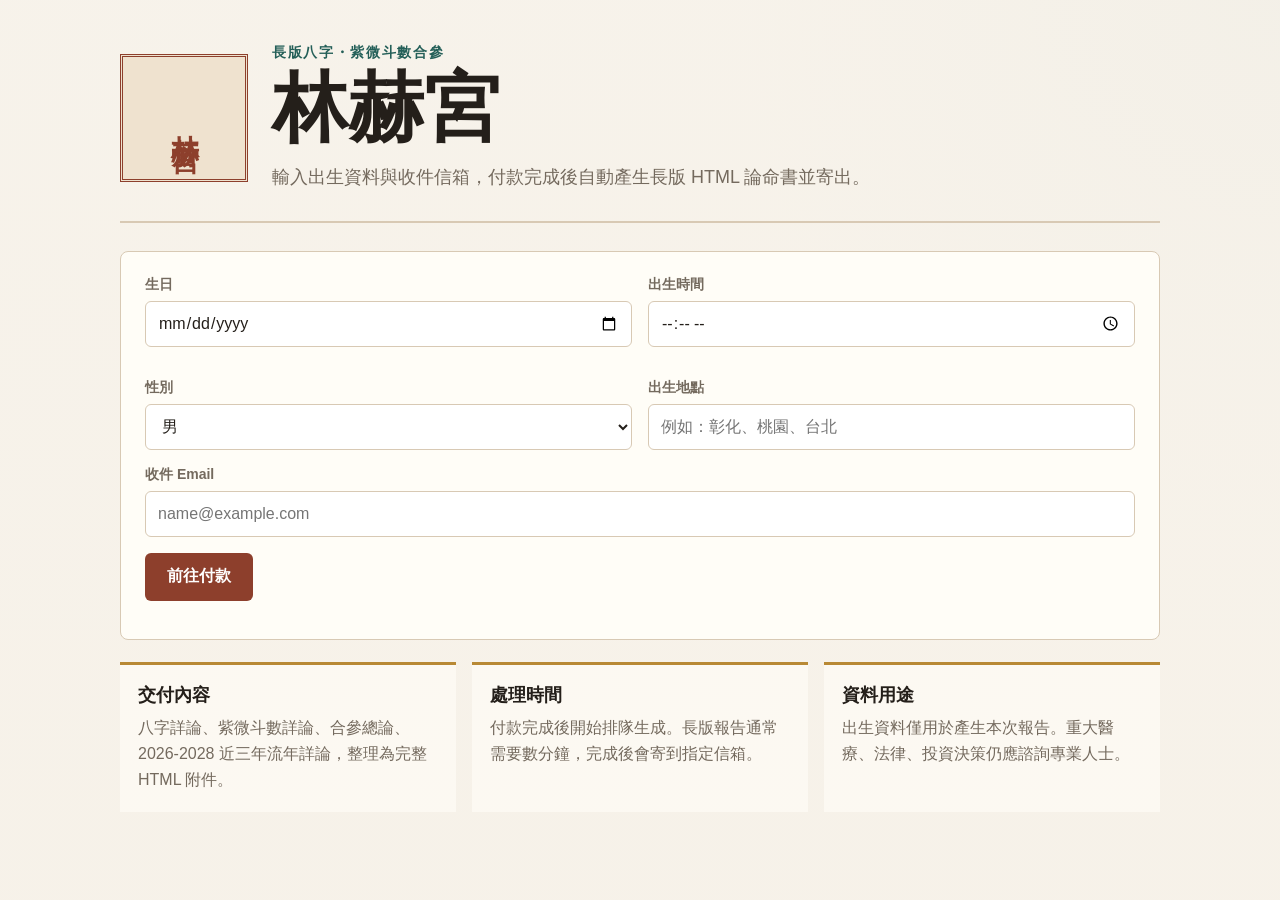
==== index.html @ c5a333c5 "Initial Linhe Palace preview" ====
<!doctype html>
<html lang="zh-Hant">
<head>
  <meta charset="utf-8">
  <meta name="viewport" content="width=device-width, initial-scale=1">
  <title>林赫宮</title>
  <link rel="stylesheet" href="/styles.css">
</head>
<body>
  <main class="shell">
    <section class="intro">
      <div class="seal" aria-hidden="true">林赫宮</div>
      <div>
        <p class="eyebrow">長版八字・紫微斗數合參</p>
        <h1>林赫宮</h1>
        <p class="lead">輸入出生資料與收件信箱，付款完成後自動產生長版 HTML 論命書並寄出。</p>
      </div>
    </section>

    <section class="panel">
      <form id="orderForm">
        <div class="grid">
          <label>
            <span>生日</span>
            <input name="date" type="date" required>
          </label>
          <label>
            <span>出生時間</span>
            <input name="time" type="time" required>
          </label>
          <label>
            <span>性別</span>
            <select name="gender" required>
              <option value="男">男</option>
              <option value="女">女</option>
            </select>
          </label>
          <label>
            <span>出生地點</span>
            <input name="location" placeholder="例如：彰化、桃園、台北" required>
          </label>
        </div>

        <label>
          <span>收件 Email</span>
          <input name="email" type="email" placeholder="name@example.com" required>
        </label>

        <button id="submitButton" type="submit">前往付款</button>
        <p id="message" class="message" role="status"></p>
      </form>
    </section>

    <section class="details">
      <div>
        <h2>交付內容</h2>
        <p>八字詳論、紫微斗數詳論、合參總論、2026-2028 近三年流年詳論，整理為完整 HTML 附件。</p>
      </div>
      <div>
        <h2>處理時間</h2>
        <p>付款完成後開始排隊生成。長版報告通常需要數分鐘，完成後會寄到指定信箱。</p>
      </div>
      <div>
        <h2>資料用途</h2>
        <p>出生資料僅用於產生本次報告。重大醫療、法律、投資決策仍應諮詢專業人士。</p>
      </div>
    </section>
  </main>
  <script src="/app.js"></script>
</body>
</html>
---- styles.css ----
:root {
  --bg: #f6f1e8;
  --paper: #fffdf7;
  --ink: #241f1a;
  --muted: #746a5e;
  --line: #d8c9b4;
  --accent: #8d3f2c;
  --green: #245f58;
  --gold: #b88935;
}

* {
  box-sizing: border-box;
}

body {
  margin: 0;
  min-height: 100vh;
  background:
    linear-gradient(rgba(246, 241, 232, .9), rgba(246, 241, 232, .96)),
    radial-gradient(circle at top right, rgba(36, 95, 88, .16), transparent 34rem);
  color: var(--ink);
  font-family: -apple-system, BlinkMacSystemFont, "Segoe UI", "Noto Sans TC", "PingFang TC", "Microsoft JhengHei", sans-serif;
}

.shell {
  width: min(1040px, calc(100% - 32px));
  margin: 0 auto;
  padding: 44px 0 60px;
}

.shell.narrow {
  width: min(760px, calc(100% - 32px));
}

.intro {
  display: grid;
  grid-template-columns: 128px 1fr;
  gap: 24px;
  align-items: center;
  padding-bottom: 28px;
  border-bottom: 2px solid var(--line);
}

.seal {
  width: 128px;
  aspect-ratio: 1;
  display: grid;
  place-items: center;
  border: 3px double var(--accent);
  background: #efe2cf;
  color: var(--accent);
  font-size: 28px;
  font-weight: 900;
  writing-mode: vertical-rl;
  letter-spacing: .16em;
}

.eyebrow {
  margin: 0 0 8px;
  color: var(--green);
  font-size: 14px;
  font-weight: 800;
  letter-spacing: .12em;
}

h1 {
  margin: 0;
  font-size: clamp(42px, 7vw, 76px);
  line-height: 1;
  letter-spacing: 0;
}

.lead {
  max-width: 720px;
  margin: 16px 0 0;
  color: var(--muted);
  font-size: 18px;
  line-height: 1.7;
}

.panel {
  margin-top: 28px;
  padding: 24px;
  border: 1px solid var(--line);
  border-radius: 8px;
  background: var(--paper);
}

.grid {
  display: grid;
  grid-template-columns: repeat(2, minmax(0, 1fr));
  gap: 16px;
}

label {
  display: block;
  margin-bottom: 16px;
}

label span {
  display: block;
  margin-bottom: 7px;
  color: var(--muted);
  font-size: 14px;
  font-weight: 700;
}

input,
select {
  width: 100%;
  min-height: 46px;
  padding: 10px 12px;
  border: 1px solid var(--line);
  border-radius: 6px;
  background: #fff;
  color: var(--ink);
  font: inherit;
}

button {
  min-height: 48px;
  padding: 0 22px;
  border: 0;
  border-radius: 6px;
  background: var(--accent);
  color: #fff;
  font: inherit;
  font-weight: 800;
  cursor: pointer;
}

button:disabled {
  cursor: not-allowed;
  opacity: .62;
}

.message,
.statusText {
  margin: 14px 0 0;
  color: var(--muted);
  line-height: 1.6;
}

.details {
  display: grid;
  grid-template-columns: repeat(3, minmax(0, 1fr));
  gap: 16px;
  margin-top: 22px;
}

.details div {
  padding: 18px;
  border-top: 3px solid var(--gold);
  background: rgba(255, 253, 247, .68);
}

.details h2 {
  margin: 0 0 8px;
  font-size: 18px;
}

.details p {
  margin: 0;
  color: var(--muted);
  line-height: 1.65;
}

@media (max-width: 720px) {
  .intro,
  .grid,
  .details {
    grid-template-columns: 1fr;
  }

  .seal {
    width: 92px;
    font-size: 22px;
  }
}
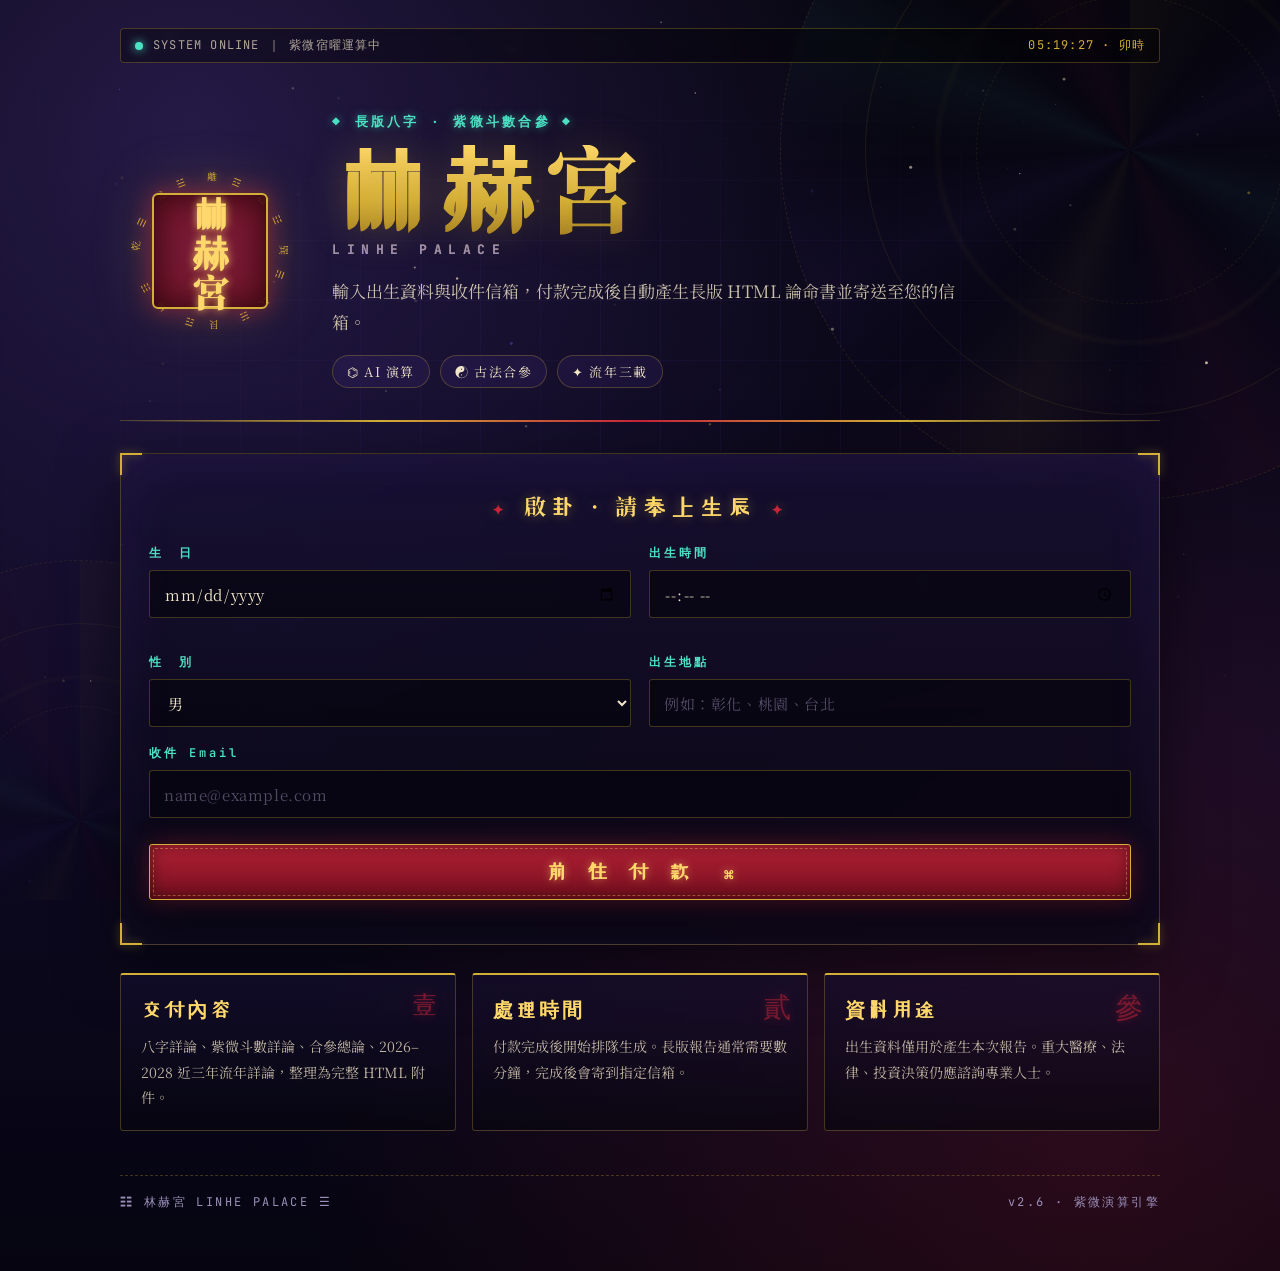
==== commit 33e0366c: "Apply tech temple UI redesign" ====
--- a/index.html
+++ b/index.html
@@ -3,25 +3,66 @@
 <head>
   <meta charset="utf-8">
   <meta name="viewport" content="width=device-width, initial-scale=1">
-  <title>林赫宮</title>
-  <link rel="stylesheet" href="/styles.css">
+  <title>林赫宮 · 命理數據殿</title>
+  <link rel="preconnect" href="https://fonts.googleapis.com">
+  <link rel="preconnect" href="https://fonts.gstatic.com" crossorigin>
+  <link href="https://fonts.googleapis.com/css2?family=Noto+Serif+TC:wght@500;700;900&family=ZCOOL+XiaoWei&family=JetBrains+Mono:wght@400;600&display=swap" rel="stylesheet">
+  <link rel="stylesheet" href="styles.css">
 </head>
 <body>
+  <!-- 背景：星空 + 符文 + 掃描線 -->
+  <div class="cosmos" aria-hidden="true">
+    <canvas id="starfield"></canvas>
+    <div class="bagua"></div>
+    <div class="bagua bagua--small"></div>
+    <div class="scanline"></div>
+    <div class="grid-overlay"></div>
+  </div>
+
   <main class="shell">
+    <!-- 頂部小燈籠般的狀態列 -->
+    <div class="status-bar" aria-hidden="true">
+      <span class="dot"></span>
+      <span class="status-text">SYSTEM ONLINE ｜ 紫微宿曜運算中</span>
+      <span class="status-time" id="statusTime">--:--:--</span>
+    </div>
+
     <section class="intro">
-      <div class="seal" aria-hidden="true">林赫宮</div>
+      <div class="seal" aria-hidden="true">
+        <div class="seal-inner">
+          <span>林</span><span>赫</span><span>宮</span>
+        </div>
+        <svg class="seal-ring" viewBox="0 0 200 200">
+          <defs>
+            <path id="circlePath" d="M100,100 m-78,0 a78,78 0 1,1 156,0 a78,78 0 1,1 -156,0"/>
+          </defs>
+          <text font-size="11" fill="currentColor" letter-spacing="6">
+            <textPath href="#circlePath">乾 ☰　兌 ☱　離 ☲　震 ☳　巽 ☴　坎 ☵　艮 ☶　坤 ☷　</textPath>
+          </text>
+        </svg>
+      </div>
       <div>
-        <p class="eyebrow">長版八字・紫微斗數合參</p>
-        <h1>林赫宮</h1>
-        <p class="lead">輸入出生資料與收件信箱，付款完成後自動產生長版 HTML 論命書並寄出。</p>
+        <p class="eyebrow">◆ 長版八字 · 紫微斗數合參 ◆</p>
+        <h1>林赫宮<span class="h1-sub">LINHE PALACE</span></h1>
+        <p class="lead">輸入出生資料與收件信箱，付款完成後自動產生長版 HTML 論命書並寄送至您的信箱。</p>
+        <div class="ribbons">
+          <span class="ribbon">⌬ AI 演算</span>
+          <span class="ribbon">☯ 古法合參</span>
+          <span class="ribbon">✦ 流年三載</span>
+        </div>
       </div>
     </section>
 
     <section class="panel">
+      <div class="panel-deco" aria-hidden="true">
+        <span class="corner tl"></span><span class="corner tr"></span>
+        <span class="corner bl"></span><span class="corner br"></span>
+      </div>
+      <h2 class="panel-title">啟卦 · 請奉上生辰</h2>
       <form id="orderForm">
         <div class="grid">
           <label>
-            <span>生日</span>
+            <span>生　日</span>
             <input name="date" type="date" required>
           </label>
           <label>
@@ -29,7 +70,7 @@
             <input name="time" type="time" required>
           </label>
           <label>
-            <span>性別</span>
+            <span>性　別</span>
             <select name="gender" required>
               <option value="男">男</option>
               <option value="女">女</option>
@@ -46,26 +87,38 @@
           <input name="email" type="email" placeholder="name@example.com" required>
         </label>
 
-        <button id="submitButton" type="submit">前往付款</button>
+        <button id="submitButton" type="submit">
+          <span class="btn-text">前 往 付 款</span>
+          <span class="btn-glyph">⌘</span>
+        </button>
         <p id="message" class="message" role="status"></p>
       </form>
     </section>
 
     <section class="details">
       <div>
+        <span class="card-num">壹</span>
         <h2>交付內容</h2>
-        <p>八字詳論、紫微斗數詳論、合參總論、2026-2028 近三年流年詳論，整理為完整 HTML 附件。</p>
+        <p>八字詳論、紫微斗數詳論、合參總論、2026–2028 近三年流年詳論，整理為完整 HTML 附件。</p>
       </div>
       <div>
+        <span class="card-num">貳</span>
         <h2>處理時間</h2>
         <p>付款完成後開始排隊生成。長版報告通常需要數分鐘，完成後會寄到指定信箱。</p>
       </div>
       <div>
+        <span class="card-num">參</span>
         <h2>資料用途</h2>
         <p>出生資料僅用於產生本次報告。重大醫療、法律、投資決策仍應諮詢專業人士。</p>
       </div>
     </section>
+
+    <footer class="foot">
+      <span>☷ 林赫宮 LINHE PALACE ☰</span>
+      <span>v2.6 · 紫微演算引擎</span>
+    </footer>
   </main>
-  <script src="/app.js"></script>
+
+  <script src="app.js"></script>
 </body>
 </html>
--- a/styles.css
+++ b/styles.css
@@ -1,180 +1,485 @@
+/* ============================================================
+   林赫宮 · 科技算命宮廟 重設計版
+   風格：深邃星空 × 朱金宮廟 × 賽博終端
+   ============================================================ */
+
 :root {
-  --bg: #f6f1e8;
-  --paper: #fffdf7;
-  --ink: #241f1a;
-  --muted: #746a5e;
-  --line: #d8c9b4;
-  --accent: #8d3f2c;
-  --green: #245f58;
-  --gold: #b88935;
-}
-
-* {
-  box-sizing: border-box;
-}
+  --bg-deep:   #07060f;
+  --bg-mid:    #0e0a23;
+  --bg-soft:   #181134;
+  --ink:       #f1e6c8;
+  --muted:     #9b8fb8;
+  --line:      rgba(212, 175, 55, .28);
+  --gold:      #d4af37;
+  --gold-hot:  #ffd86b;
+  --vermilion: #c8243a;    /* 朱砂紅 */
+  --jade:      #4be2c4;    /* 螢光青／科技 */
+  --violet:    #8a5cff;    /* 紫微 */
+  --shadow-gold: 0 0 18px rgba(212, 175, 55, .45);
+  --shadow-jade: 0 0 22px rgba(75, 226, 196, .35);
+}
+
+* { box-sizing: border-box; }
+
+html, body { margin: 0; padding: 0; }
 
 body {
-  margin: 0;
   min-height: 100vh;
   background:
-    linear-gradient(rgba(246, 241, 232, .9), rgba(246, 241, 232, .96)),
-    radial-gradient(circle at top right, rgba(36, 95, 88, .16), transparent 34rem);
+    radial-gradient(circle at 15% 10%, rgba(138, 92, 255, .22), transparent 45%),
+    radial-gradient(circle at 85% 90%, rgba(200, 36, 58, .18), transparent 50%),
+    linear-gradient(180deg, var(--bg-deep) 0%, var(--bg-mid) 60%, #050410 100%);
   color: var(--ink);
-  font-family: -apple-system, BlinkMacSystemFont, "Segoe UI", "Noto Sans TC", "PingFang TC", "Microsoft JhengHei", sans-serif;
-}
-
+  font-family: "Noto Serif TC", "PingFang TC", "Microsoft JhengHei", serif;
+  overflow-x: hidden;
+  position: relative;
+}
+
+/* ===== 背景宇宙層 ===== */
+.cosmos {
+  position: fixed; inset: 0;
+  z-index: 0;
+  pointer-events: none;
+  overflow: hidden;
+}
+
+#starfield {
+  position: absolute; inset: 0;
+  width: 100%; height: 100%;
+}
+
+/* 旋轉的八卦／星盤 */
+.bagua {
+  position: absolute;
+  top: -200px; right: -200px;
+  width: 700px; height: 700px;
+  border-radius: 50%;
+  border: 1px dashed rgba(212, 175, 55, .25);
+  background:
+    radial-gradient(circle, transparent 38%, rgba(212,175,55,.06) 39%, transparent 40%),
+    conic-gradient(from 0deg,
+      rgba(212,175,55,.08), transparent 12%,
+      rgba(138,92,255,.08), transparent 25%,
+      rgba(75,226,196,.08), transparent 37%,
+      rgba(200,36,58,.08), transparent 50%,
+      rgba(212,175,55,.08), transparent 62%,
+      rgba(138,92,255,.08), transparent 75%,
+      rgba(75,226,196,.08), transparent 87%,
+      rgba(200,36,58,.08), transparent 100%);
+  animation: spin 80s linear infinite;
+  opacity: .55;
+}
+.bagua::before, .bagua::after {
+  content: ""; position: absolute; inset: 12%;
+  border-radius: 50%;
+  border: 1px solid rgba(212, 175, 55, .18);
+}
+.bagua::after { inset: 28%; border-style: dashed; }
+
+.bagua--small {
+  top: auto; right: auto;
+  bottom: -180px; left: -180px;
+  width: 520px; height: 520px;
+  animation: spin 120s linear infinite reverse;
+  opacity: .4;
+}
+
+@keyframes spin {
+  to { transform: rotate(360deg); }
+}
+
+/* 掃描線 */
+.scanline {
+  position: absolute; left: 0; right: 0; top: 0;
+  height: 100%;
+  background: linear-gradient(180deg,
+    transparent 0%, transparent 48%,
+    rgba(75, 226, 196, .06) 50%,
+    transparent 52%, transparent 100%);
+  background-size: 100% 8px;
+  animation: scan 12s linear infinite;
+  mix-blend-mode: screen;
+  opacity: .6;
+}
+@keyframes scan {
+  from { background-position: 0 0; }
+  to   { background-position: 0 800px; }
+}
+
+/* 終端格線 */
+.grid-overlay {
+  position: absolute; inset: 0;
+  background-image:
+    linear-gradient(rgba(138, 92, 255, .05) 1px, transparent 1px),
+    linear-gradient(90deg, rgba(138, 92, 255, .05) 1px, transparent 1px);
+  background-size: 60px 60px;
+  mask-image: radial-gradient(ellipse at center, black 30%, transparent 75%);
+}
+
+/* ===== 主容器 ===== */
 .shell {
+  position: relative;
+  z-index: 1;
   width: min(1040px, calc(100% - 32px));
   margin: 0 auto;
-  padding: 44px 0 60px;
-}
-
-.shell.narrow {
-  width: min(760px, calc(100% - 32px));
-}
-
+  padding: 28px 0 60px;
+}
+
+/* ===== 狀態列 ===== */
+.status-bar {
+  display: flex; align-items: center; gap: 10px;
+  padding: 8px 14px;
+  border: 1px solid var(--line);
+  border-radius: 4px;
+  background: rgba(0, 0, 0, .35);
+  backdrop-filter: blur(4px);
+  font-family: "JetBrains Mono", monospace;
+  font-size: 12px;
+  color: var(--jade);
+  letter-spacing: .1em;
+  margin-bottom: 28px;
+}
+.dot {
+  width: 8px; height: 8px; border-radius: 50%;
+  background: var(--jade);
+  box-shadow: 0 0 10px var(--jade);
+  animation: pulse 1.6s ease-in-out infinite;
+}
+@keyframes pulse {
+  0%,100% { opacity: 1; transform: scale(1); }
+  50%     { opacity: .5; transform: scale(.85); }
+}
+.status-text { flex: 1; color: rgba(241,230,200,.7); }
+.status-time { color: var(--gold); }
+
+/* ===== Intro ===== */
 .intro {
   display: grid;
-  grid-template-columns: 128px 1fr;
-  gap: 24px;
+  grid-template-columns: 180px 1fr;
+  gap: 32px;
   align-items: center;
-  padding-bottom: 28px;
-  border-bottom: 2px solid var(--line);
-}
-
+  padding: 22px 0 32px;
+  border-bottom: 1px solid var(--line);
+  position: relative;
+}
+.intro::after {
+  content: "";
+  position: absolute; left: 0; right: 0; bottom: -2px;
+  height: 2px;
+  background: linear-gradient(90deg,
+    transparent, var(--gold), var(--vermilion), var(--gold), transparent);
+  filter: blur(.5px);
+}
+
+/* 印章 / 法印 */
 .seal {
-  width: 128px;
-  aspect-ratio: 1;
-  display: grid;
-  place-items: center;
-  border: 3px double var(--accent);
-  background: #efe2cf;
-  color: var(--accent);
-  font-size: 28px;
+  position: relative;
+  width: 180px; height: 180px;
+  display: grid; place-items: center;
+  color: var(--gold);
+}
+.seal-inner {
+  width: 116px; height: 116px;
+  display: grid; place-items: center;
+  border: 2px solid var(--gold);
+  border-radius: 6px;
+  background:
+    radial-gradient(circle at center, rgba(200,36,58,.55), rgba(120,15,30,.85));
+  box-shadow:
+    inset 0 0 30px rgba(0,0,0,.6),
+    0 0 24px rgba(200, 36, 58, .55),
+    0 0 60px rgba(212, 175, 55, .25);
+  font-family: "ZCOOL XiaoWei", "Noto Serif TC", serif;
+  color: var(--gold-hot);
+  font-size: 38px;
   font-weight: 900;
-  writing-mode: vertical-rl;
-  letter-spacing: .16em;
-}
-
+  text-shadow: 0 0 8px rgba(255, 216, 107, .8);
+  position: relative;
+  z-index: 2;
+}
+.seal-inner span {
+  display: block;
+  line-height: 1.05;
+  letter-spacing: -.04em;
+}
+.seal-ring {
+  position: absolute; inset: 0;
+  width: 100%; height: 100%;
+  color: var(--gold);
+  animation: spin 40s linear infinite;
+  filter: drop-shadow(0 0 6px rgba(212,175,55,.4));
+}
+
+/* ===== 標題 ===== */
 .eyebrow {
-  margin: 0 0 8px;
-  color: var(--green);
-  font-size: 14px;
-  font-weight: 800;
-  letter-spacing: .12em;
-}
-
+  margin: 0 0 14px;
+  color: var(--jade);
+  font-family: "JetBrains Mono", monospace;
+  font-size: 13px;
+  font-weight: 600;
+  letter-spacing: .25em;
+  text-shadow: 0 0 8px rgba(75,226,196,.5);
+}
 h1 {
   margin: 0;
-  font-size: clamp(42px, 7vw, 76px);
-  line-height: 1;
-  letter-spacing: 0;
-}
-
+  font-family: "ZCOOL XiaoWei", "Noto Serif TC", serif;
+  font-size: clamp(54px, 9vw, 96px);
+  line-height: .95;
+  letter-spacing: .08em;
+  background: linear-gradient(180deg, var(--gold-hot) 0%, var(--gold) 50%, #8a6418 100%);
+  -webkit-background-clip: text;
+  background-clip: text;
+  color: transparent;
+  text-shadow: 0 0 40px rgba(212, 175, 55, .25);
+  position: relative;
+}
+.h1-sub {
+  display: block;
+  font-family: "JetBrains Mono", monospace;
+  font-size: 13px;
+  letter-spacing: .5em;
+  color: var(--muted);
+  background: none;
+  -webkit-text-fill-color: var(--muted);
+  margin-top: 8px;
+  text-shadow: none;
+}
 .lead {
-  max-width: 720px;
-  margin: 16px 0 0;
-  color: var(--muted);
-  font-size: 18px;
-  line-height: 1.7;
-}
-
+  max-width: 640px;
+  margin: 18px 0 18px;
+  color: rgba(241,230,200,.82);
+  font-size: 17px;
+  line-height: 1.85;
+}
+.ribbons { display: flex; flex-wrap: wrap; gap: 10px; }
+.ribbon {
+  padding: 6px 14px;
+  border: 1px solid var(--line);
+  border-radius: 999px;
+  background: rgba(138, 92, 255, .08);
+  color: var(--ink);
+  font-size: 13px;
+  letter-spacing: .12em;
+  backdrop-filter: blur(4px);
+}
+
+/* ===== 面板 ===== */
 .panel {
-  margin-top: 28px;
-  padding: 24px;
+  position: relative;
+  margin-top: 32px;
+  padding: 36px 28px 28px;
   border: 1px solid var(--line);
-  border-radius: 8px;
-  background: var(--paper);
-}
-
+  border-radius: 4px;
+  background:
+    linear-gradient(180deg, rgba(24, 17, 52, .75), rgba(7, 6, 15, .85));
+  backdrop-filter: blur(8px);
+  box-shadow:
+    inset 0 0 60px rgba(138, 92, 255, .08),
+    0 20px 60px rgba(0,0,0,.5);
+}
+.panel-deco { position: absolute; inset: 0; pointer-events: none; }
+.corner {
+  position: absolute;
+  width: 22px; height: 22px;
+  border: 2px solid var(--gold);
+  filter: drop-shadow(0 0 4px rgba(212,175,55,.6));
+}
+.corner.tl { top: -1px; left: -1px;     border-right: 0; border-bottom: 0; }
+.corner.tr { top: -1px; right: -1px;    border-left:  0; border-bottom: 0; }
+.corner.bl { bottom: -1px; left: -1px;  border-right: 0; border-top: 0; }
+.corner.br { bottom: -1px; right: -1px; border-left:  0; border-top: 0; }
+
+.panel-title {
+  margin: 0 0 24px;
+  font-family: "ZCOOL XiaoWei", "Noto Serif TC", serif;
+  color: var(--gold-hot);
+  font-size: 22px;
+  letter-spacing: .25em;
+  text-align: center;
+  text-shadow: 0 0 12px rgba(212,175,55,.4);
+}
+.panel-title::before, .panel-title::after {
+  content: "✦";
+  color: var(--vermilion);
+  margin: 0 14px;
+  font-size: 14px;
+  vertical-align: middle;
+}
+
+/* ===== 表單 ===== */
 .grid {
   display: grid;
   grid-template-columns: repeat(2, minmax(0, 1fr));
-  gap: 16px;
-}
-
-label {
-  display: block;
-  margin-bottom: 16px;
-}
-
+  gap: 18px;
+}
+label { display: block; margin-bottom: 18px; }
 label span {
   display: block;
-  margin-bottom: 7px;
-  color: var(--muted);
-  font-size: 14px;
-  font-weight: 700;
-}
-
-input,
-select {
+  margin-bottom: 8px;
+  color: var(--jade);
+  font-family: "JetBrains Mono", monospace;
+  font-size: 12px;
+  font-weight: 600;
+  letter-spacing: .25em;
+}
+input, select {
   width: 100%;
-  min-height: 46px;
-  padding: 10px 12px;
+  min-height: 48px;
+  padding: 10px 14px;
   border: 1px solid var(--line);
-  border-radius: 6px;
-  background: #fff;
+  border-radius: 3px;
+  background: rgba(7, 6, 15, .65);
   color: var(--ink);
   font: inherit;
-}
-
+  font-size: 15px;
+  letter-spacing: .04em;
+  transition: all .25s ease;
+}
+input::placeholder { color: rgba(155,143,184,.5); }
+input:focus, select:focus {
+  outline: none;
+  border-color: var(--gold);
+  background: rgba(15, 11, 35, .9);
+  box-shadow: 0 0 0 1px var(--gold), 0 0 18px rgba(212,175,55,.25);
+}
+select option { background: var(--bg-mid); color: var(--ink); }
+
+/* 按鈕：朱紅金邊 + 光暈 */
 button {
-  min-height: 48px;
-  padding: 0 22px;
-  border: 0;
-  border-radius: 6px;
-  background: var(--accent);
-  color: #fff;
-  font: inherit;
-  font-weight: 800;
+  position: relative;
+  width: 100%;
+  min-height: 56px;
+  margin-top: 8px;
+  padding: 0 24px;
+  border: 1px solid var(--gold);
+  border-radius: 3px;
+  background:
+    linear-gradient(180deg, rgba(200, 36, 58, .9), rgba(120, 15, 30, .95));
+  color: var(--gold-hot);
+  font-family: "ZCOOL XiaoWei", serif;
+  font-size: 20px;
+  font-weight: 700;
+  letter-spacing: .4em;
   cursor: pointer;
-}
-
-button:disabled {
-  cursor: not-allowed;
-  opacity: .62;
-}
-
-.message,
-.statusText {
-  margin: 14px 0 0;
+  overflow: hidden;
+  transition: all .3s ease;
+  text-shadow: 0 0 8px rgba(255,216,107,.5);
+  box-shadow:
+    inset 0 0 18px rgba(0,0,0,.5),
+    0 0 24px rgba(200, 36, 58, .35);
+}
+button::before {
+  content: "";
+  position: absolute; inset: 3px;
+  border: 1px dashed rgba(255, 216, 107, .35);
+  border-radius: 2px;
+  pointer-events: none;
+}
+button:hover:not(:disabled) {
+  transform: translateY(-2px);
+  box-shadow:
+    inset 0 0 18px rgba(0,0,0,.4),
+    0 0 36px rgba(212, 175, 55, .6),
+    0 0 60px rgba(200, 36, 58, .4);
+}
+button:hover:not(:disabled) .btn-glyph { transform: rotate(180deg); }
+button:disabled { cursor: not-allowed; opacity: .55; }
+.btn-glyph {
+  display: inline-block;
+  margin-left: 14px;
+  font-family: "JetBrains Mono", monospace;
+  font-size: 16px;
+  color: var(--gold-hot);
+  transition: transform .6s ease;
+  letter-spacing: 0;
+}
+
+.message, .statusText {
+  margin: 16px 0 0;
   color: var(--muted);
-  line-height: 1.6;
-}
-
+  font-family: "JetBrains Mono", monospace;
+  font-size: 13px;
+  line-height: 1.7;
+  letter-spacing: .05em;
+  text-align: center;
+}
+
+/* ===== 三宮卡 ===== */
 .details {
   display: grid;
   grid-template-columns: repeat(3, minmax(0, 1fr));
   gap: 16px;
-  margin-top: 22px;
-}
-
-.details div {
-  padding: 18px;
-  border-top: 3px solid var(--gold);
-  background: rgba(255, 253, 247, .68);
-}
-
+  margin-top: 28px;
+}
+.details > div {
+  position: relative;
+  padding: 22px 20px 20px;
+  border: 1px solid var(--line);
+  border-top: 2px solid var(--gold);
+  border-radius: 3px;
+  background: linear-gradient(180deg, rgba(24, 17, 52, .55), rgba(7, 6, 15, .7));
+  backdrop-filter: blur(6px);
+  transition: all .35s ease;
+}
+.details > div::before {
+  content: "";
+  position: absolute; left: -1px; right: -1px; top: -2px;
+  height: 2px;
+  background: linear-gradient(90deg, transparent, var(--gold), transparent);
+  opacity: 0;
+  transition: opacity .35s ease;
+}
+.details > div:hover {
+  transform: translateY(-4px);
+  border-color: var(--gold);
+  box-shadow: 0 12px 32px rgba(0,0,0,.55), 0 0 24px rgba(212,175,55,.25);
+}
+.details > div:hover::before { opacity: 1; }
+
+.card-num {
+  position: absolute;
+  top: 14px; right: 16px;
+  font-family: "ZCOOL XiaoWei", serif;
+  font-size: 28px;
+  color: var(--vermilion);
+  opacity: .55;
+  text-shadow: 0 0 10px rgba(200,36,58,.6);
+}
 .details h2 {
-  margin: 0 0 8px;
-  font-size: 18px;
-}
-
+  margin: 0 0 10px;
+  font-family: "ZCOOL XiaoWei", serif;
+  font-size: 20px;
+  color: var(--gold-hot);
+  letter-spacing: .15em;
+}
 .details p {
   margin: 0;
+  color: rgba(241,230,200,.78);
+  font-size: 14px;
+  line-height: 1.8;
+}
+
+/* ===== Footer ===== */
+.foot {
+  display: flex;
+  justify-content: space-between;
+  align-items: center;
+  margin-top: 44px;
+  padding-top: 18px;
+  border-top: 1px dashed var(--line);
   color: var(--muted);
-  line-height: 1.65;
-}
-
+  font-family: "JetBrains Mono", monospace;
+  font-size: 12px;
+  letter-spacing: .2em;
+}
+
+/* ===== RWD ===== */
 @media (max-width: 720px) {
-  .intro,
-  .grid,
-  .details {
-    grid-template-columns: 1fr;
-  }
-
-  .seal {
-    width: 92px;
-    font-size: 22px;
-  }
-}
+  .intro { grid-template-columns: 1fr; text-align: center; }
+  .seal { margin: 0 auto; width: 150px; height: 150px; }
+  .seal-inner { width: 96px; height: 96px; font-size: 30px; }
+  .grid, .details { grid-template-columns: 1fr; }
+  .ribbons { justify-content: center; }
+  h1 { font-size: clamp(44px, 12vw, 64px); }
+  .foot { flex-direction: column; gap: 8px; text-align: center; }
+}
